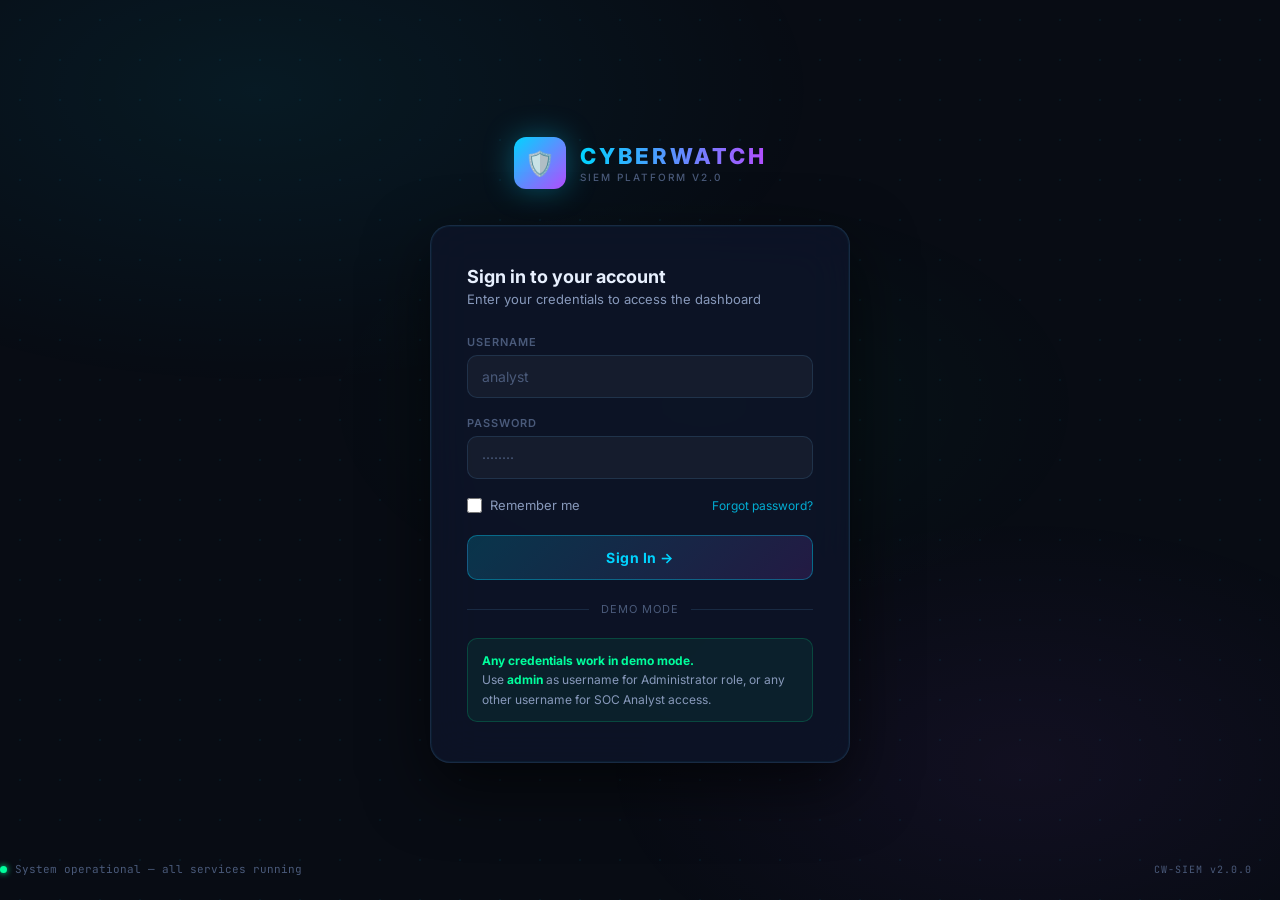
==== login.html @ ece0bf81 "Initial commit - CyberWatch SIEM Dashboard" ====
<!DOCTYPE html>
<html lang="en">
<head>
  <meta charset="UTF-8" />
  <meta name="viewport" content="width=device-width, initial-scale=1.0" />
  <title>CyberWatch SIEM — Login</title>
  <link rel="preconnect" href="https://fonts.googleapis.com" />
  <link rel="stylesheet" href="https://fonts.googleapis.com/css2?family=Inter:wght@300;400;500;600;700;800&family=JetBrains+Mono:wght@400;500&display=swap" />
  <style>
    *, *::before, *::after { box-sizing: border-box; margin: 0; padding: 0; }

    :root {
      --bg:        #080c14;
      --card:      rgba(13, 20, 40, 0.85);
      --border:    rgba(99, 179, 237, 0.15);
      --blue:      #00d4ff;
      --green:     #00ff9d;
      --red:       #ff3366;
      --purple:    #b44dff;
      --t1:        #e8f0fe;
      --t2:        #8899bb;
      --tm:        #4a5a7a;
      --mono:      'JetBrains Mono', monospace;
    }

    html, body {
      height: 100%;
      font-family: 'Inter', sans-serif;
      background: var(--bg);
      color: var(--t1);
      overflow: hidden;
    }

    /* Animated background */
    body::before {
      content: '';
      position: fixed; inset: 0;
      background:
        radial-gradient(ellipse 80% 60% at 20% 10%, rgba(0,212,255,0.07) 0%, transparent 55%),
        radial-gradient(ellipse 60% 50% at 80% 85%, rgba(180,77,255,0.06) 0%, transparent 55%),
        radial-gradient(ellipse 50% 40% at 55% 45%, rgba(0,255,157,0.04) 0%, transparent 60%);
      pointer-events: none;
    }

    /* Grid dots */
    body::after {
      content: '';
      position: fixed; inset: 0;
      background-image:
        radial-gradient(circle, rgba(0,212,255,0.06) 1px, transparent 1px);
      background-size: 40px 40px;
      pointer-events: none;
    }

    .page {
      position: relative; z-index: 1;
      height: 100vh;
      display: flex;
      flex-direction: column;
      align-items: center;
      justify-content: center;
      gap: 0;
    }

    /* Brand */
    .brand {
      display: flex;
      align-items: center;
      gap: 14px;
      margin-bottom: 36px;
    }

    .brand-icon {
      width: 52px; height: 52px;
      background: linear-gradient(135deg, var(--blue), var(--purple));
      border-radius: 12px;
      display: flex; align-items: center; justify-content: center;
      font-size: 24px;
      box-shadow: 0 0 30px rgba(0,212,255,0.35);
    }

    .brand-text { display: flex; flex-direction: column; }

    .brand-name {
      font-size: 22px; font-weight: 800; letter-spacing: 3px;
      background: linear-gradient(90deg, var(--blue), var(--purple));
      -webkit-background-clip: text; -webkit-text-fill-color: transparent;
    }

    .brand-sub {
      font-size: 10px; color: var(--tm); letter-spacing: 2px;
      font-weight: 500; text-transform: uppercase; margin-top: 2px;
    }

    /* Card */
    .card {
      width: 100%;
      max-width: 420px;
      background: var(--card);
      border: 1px solid var(--border);
      border-radius: 20px;
      padding: 40px 36px;
      backdrop-filter: blur(24px);
      box-shadow: 0 24px 64px rgba(0,0,0,0.6), 0 0 0 1px rgba(0,212,255,0.05) inset;
    }

    .card-title {
      font-size: 18px; font-weight: 700;
      color: var(--t1);
      margin-bottom: 4px;
    }

    .card-sub {
      font-size: 13px; color: var(--t2);
      margin-bottom: 28px;
    }

    /* Form */
    .field { margin-bottom: 18px; }

    .field label {
      display: block;
      font-size: 11px; font-weight: 600;
      color: var(--tm); letter-spacing: 1px;
      text-transform: uppercase;
      margin-bottom: 6px;
    }

    .field input {
      width: 100%;
      background: rgba(255,255,255,0.04);
      border: 1px solid var(--border);
      border-radius: 10px;
      padding: 12px 14px;
      color: var(--t1);
      font-size: 14px;
      font-family: 'Inter', sans-serif;
      outline: none;
      transition: border-color 0.2s, box-shadow 0.2s;
    }

    .field input:focus {
      border-color: rgba(0,212,255,0.5);
      box-shadow: 0 0 0 3px rgba(0,212,255,0.08);
    }

    .field input::placeholder { color: var(--tm); }

    /* Remember row */
    .row-between {
      display: flex; align-items: center; justify-content: space-between;
      margin-bottom: 22px;
    }

    .remember {
      display: flex; align-items: center; gap: 8px;
      font-size: 13px; color: var(--t2);
      cursor: pointer;
      user-select: none;
    }

    .remember input[type=checkbox] {
      width: 15px; height: 15px;
      accent-color: var(--blue);
      cursor: pointer;
    }

    .forgot {
      font-size: 12px; color: var(--blue);
      text-decoration: none;
      opacity: 0.8;
      transition: opacity 0.2s;
    }
    .forgot:hover { opacity: 1; }

    /* Submit button */
    .btn-login {
      width: 100%;
      padding: 13px;
      background: linear-gradient(135deg, rgba(0,212,255,0.18), rgba(180,77,255,0.14));
      border: 1px solid rgba(0,212,255,0.35);
      border-radius: 10px;
      color: var(--blue);
      font-size: 14px; font-weight: 700;
      letter-spacing: 0.5px;
      cursor: pointer;
      transition: all 0.25s;
      font-family: 'Inter', sans-serif;
      position: relative; overflow: hidden;
    }

    .btn-login:hover:not(:disabled) {
      background: linear-gradient(135deg, rgba(0,212,255,0.26), rgba(180,77,255,0.2));
      box-shadow: 0 0 24px rgba(0,212,255,0.2);
      transform: translateY(-1px);
    }

    .btn-login:active { transform: translateY(0); }

    .btn-login:disabled {
      opacity: 0.55;
      cursor: not-allowed;
    }

    /* Error message */
    .error-msg {
      display: none;
      background: rgba(255,51,102,0.1);
      border: 1px solid rgba(255,51,102,0.3);
      border-radius: 8px;
      padding: 10px 14px;
      color: var(--red);
      font-size: 13px;
      margin-top: 14px;
      text-align: center;
    }

    .error-msg.show { display: block; }

    /* Divider */
    .divider {
      display: flex; align-items: center; gap: 12px;
      margin: 22px 0;
      color: var(--tm); font-size: 11px; letter-spacing: 1px;
    }
    .divider::before, .divider::after {
      content: '';
      flex: 1;
      height: 1px;
      background: var(--border);
    }

    /* Demo hint */
    .demo-hint {
      background: rgba(0,255,157,0.06);
      border: 1px solid rgba(0,255,157,0.18);
      border-radius: 10px;
      padding: 12px 14px;
      font-size: 12px;
      color: var(--t2);
      line-height: 1.6;
    }

    .demo-hint strong { color: var(--green); }

    /* Status bar */
    .status-bar {
      position: fixed; bottom: 24px;
      display: flex; align-items: center; gap: 8px;
      font-size: 11px; color: var(--tm);
      font-family: var(--mono);
    }

    .status-dot {
      width: 7px; height: 7px; border-radius: 50%;
      background: var(--green);
      box-shadow: 0 0 6px var(--green);
      animation: blink 1.5s infinite;
    }

    @keyframes blink {
      0%, 100% { opacity: 1; }
      50%       { opacity: 0.3; }
    }

    /* Version tag */
    .version {
      position: fixed; bottom: 24px; right: 28px;
      font-size: 10px; color: var(--tm);
      font-family: var(--mono);
      letter-spacing: 1px;
    }
  </style>
</head>
<body>

<div class="page">

  <!-- Brand -->
  <div class="brand">
    <div class="brand-icon">&#x1F6E1;&#xFE0F;</div>
    <div class="brand-text">
      <span class="brand-name">CYBERWATCH</span>
      <span class="brand-sub">SIEM Platform v2.0</span>
    </div>
  </div>

  <!-- Login card -->
  <div class="card">
    <div class="card-title">Sign in to your account</div>
    <div class="card-sub">Enter your credentials to access the dashboard</div>

    <form id="login-form" onsubmit="handleLogin(event)" novalidate>

      <div class="field">
        <label for="username">Username</label>
        <input type="text" id="username" name="username"
               placeholder="analyst" autocomplete="username"
               spellcheck="false" required />
      </div>

      <div class="field">
        <label for="password">Password</label>
        <input type="password" id="password" name="password"
               placeholder="&#xB7;&#xB7;&#xB7;&#xB7;&#xB7;&#xB7;&#xB7;&#xB7;" autocomplete="current-password" required />
      </div>

      <div class="row-between">
        <label class="remember">
          <input type="checkbox" id="remember" />
          Remember me
        </label>
        <a href="#" class="forgot" onclick="return false;">Forgot password?</a>
      </div>

      <button type="submit" class="btn-login" id="login-btn">
        Sign In &rarr;
      </button>

      <div class="error-msg" id="error-msg">
        Invalid credentials. Please try again.
      </div>

    </form>

    <div class="divider">DEMO MODE</div>

    <div class="demo-hint">
      <strong>Any credentials work in demo mode.</strong><br>
      Use <strong>admin</strong> as username for Administrator role,
      or any other username for SOC Analyst access.
    </div>
  </div>

</div>

<!-- Status bar -->
<div class="status-bar">
  <div class="status-dot"></div>
  <span>System operational &mdash; all services running</span>
</div>

<div class="version">CW-SIEM v2.0.0</div>

<script src="js/data.js"></script>
<script>
  /* Redirect if already logged in */
  if (Auth.isLoggedIn()) {
    window.location.href = 'index.html';
  }

  function handleLogin(e) {
    e.preventDefault();

    const username = document.getElementById('username').value.trim();
    const password = document.getElementById('password').value;
    const btn      = document.getElementById('login-btn');
    const errEl    = document.getElementById('error-msg');

    if (!username || !password) {
      errEl.textContent = 'Please enter both username and password.';
      errEl.classList.add('show');
      return;
    }

    btn.disabled = true;
    btn.textContent = 'Signing in...';
    errEl.classList.remove('show');

    /* Simulate a brief network delay for realism */
    setTimeout(function () {
      const ok = Auth.login(username, password);
      if (ok) {
        btn.textContent = 'Success! Redirecting...';
        setTimeout(function () {
          window.location.href = 'index.html';
        }, 400);
      } else {
        errEl.textContent = 'Invalid credentials. Please try again.';
        errEl.classList.add('show');
        btn.disabled = false;
        btn.textContent = 'Sign In \u2192';
      }
    }, 600);
  }

  /* Allow Enter key on username field to advance to password */
  document.getElementById('username').addEventListener('keydown', function (e) {
    if (e.key === 'Enter') {
      e.preventDefault();
      document.getElementById('password').focus();
    }
  });
</script>
</body>
</html>
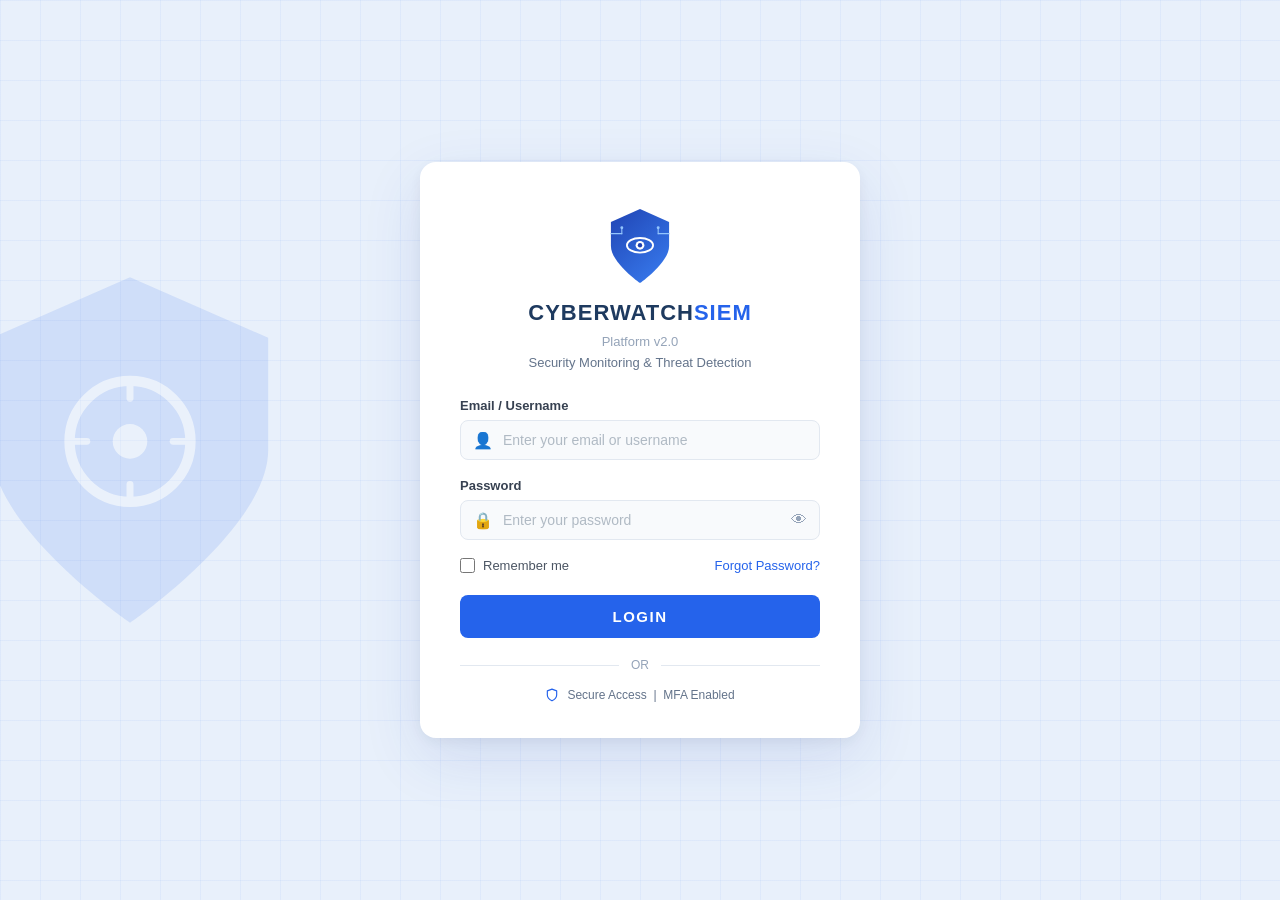
==== commit a2692df3: "Refine login page styling and demo credentials hint" ====
--- a/login.html
+++ b/login.html
@@ -3,116 +3,102 @@
 <head>
   <meta charset="UTF-8" />
   <meta name="viewport" content="width=device-width, initial-scale=1.0" />
-  <title>CyberWatch SIEM — Login</title>
-  <link rel="preconnect" href="https://fonts.googleapis.com" />
-  <link rel="stylesheet" href="https://fonts.googleapis.com/css2?family=Inter:wght@300;400;500;600;700;800&family=JetBrains+Mono:wght@400;500&display=swap" />
+  <title>CyberWatch SIEM � Login</title>
   <style>
     *, *::before, *::after { box-sizing: border-box; margin: 0; padding: 0; }
 
-    :root {
-      --bg:        #080c14;
-      --card:      rgba(13, 20, 40, 0.85);
-      --border:    rgba(99, 179, 237, 0.15);
-      --blue:      #00d4ff;
-      --green:     #00ff9d;
-      --red:       #ff3366;
-      --purple:    #b44dff;
-      --t1:        #e8f0fe;
-      --t2:        #8899bb;
-      --tm:        #4a5a7a;
-      --mono:      'JetBrains Mono', monospace;
-    }
-
-    html, body {
-      height: 100%;
-      font-family: 'Inter', sans-serif;
-      background: var(--bg);
-      color: var(--t1);
+    body {
+      font-family: "Segoe UI", Inter, sans-serif;
+      background: #e8f0fb;
+      min-height: 100vh;
+      display: flex;
+      align-items: center;
+      justify-content: center;
+      position: relative;
       overflow: hidden;
     }
 
-    /* Animated background */
+    /* Circuit background */
     body::before {
-      content: '';
-      position: fixed; inset: 0;
-      background:
-        radial-gradient(ellipse 80% 60% at 20% 10%, rgba(0,212,255,0.07) 0%, transparent 55%),
-        radial-gradient(ellipse 60% 50% at 80% 85%, rgba(180,77,255,0.06) 0%, transparent 55%),
-        radial-gradient(ellipse 50% 40% at 55% 45%, rgba(0,255,157,0.04) 0%, transparent 60%);
-      pointer-events: none;
-    }
-
-    /* Grid dots */
-    body::after {
-      content: '';
+      content: "";
       position: fixed; inset: 0;
       background-image:
-        radial-gradient(circle, rgba(0,212,255,0.06) 1px, transparent 1px);
+        linear-gradient(rgba(59,130,246,0.06) 1px, transparent 1px),
+        linear-gradient(90deg, rgba(59,130,246,0.06) 1px, transparent 1px);
       background-size: 40px 40px;
       pointer-events: none;
     }
 
-    .page {
-      position: relative; z-index: 1;
-      height: 100vh;
+    /* Big shield watermark left */
+    .bg-shield {
+      position: fixed;
+      left: -60px; top: 50%;
+      transform: translateY(-50%);
+      width: 380px; height: 380px;
+      opacity: 0.12;
+      pointer-events: none;
+    }
+
+    /* Circuit lines SVG right side */
+    .bg-circuit {
+      position: fixed;
+      right: 0; top: 0;
+      width: 340px; height: 100%;
+      opacity: 0.08;
+      pointer-events: none;
+    }
+
+    /* Card */
+    .card {
+      background: #ffffff;
+      border-radius: 16px;
+      padding: 44px 40px 36px;
+      width: 100%;
+      max-width: 440px;
+      box-shadow: 0 20px 60px rgba(30,64,175,0.12), 0 4px 16px rgba(0,0,0,0.06);
+      position: relative;
+      z-index: 1;
+    }
+
+    /* Logo */
+    .logo-wrap {
       display: flex;
       flex-direction: column;
       align-items: center;
-      justify-content: center;
-      gap: 0;
-    }
-
-    /* Brand */
-    .brand {
-      display: flex;
-      align-items: center;
-      gap: 14px;
-      margin-bottom: 36px;
-    }
-
-    .brand-icon {
-      width: 52px; height: 52px;
-      background: linear-gradient(135deg, var(--blue), var(--purple));
-      border-radius: 12px;
-      display: flex; align-items: center; justify-content: center;
-      font-size: 24px;
-      box-shadow: 0 0 30px rgba(0,212,255,0.35);
-    }
-
-    .brand-text { display: flex; flex-direction: column; }
+      margin-bottom: 28px;
+    }
+
+    .shield-logo {
+      width: 80px; height: 80px;
+      margin-bottom: 14px;
+    }
 
     .brand-name {
-      font-size: 22px; font-weight: 800; letter-spacing: 3px;
-      background: linear-gradient(90deg, var(--blue), var(--purple));
-      -webkit-background-clip: text; -webkit-text-fill-color: transparent;
+      font-size: 22px; font-weight: 800;
+      letter-spacing: 1px;
+      color: #1e3a5f;
+    }
+
+    .brand-name span {
+      color: #2563eb;
+    }
+
+    .divider-line {
+      display: flex; align-items: center; gap: 10px;
+      margin: 8px 0 4px;
+      color: #94a3b8; font-size: 13px;
+    }
+
+    .divider-line::before,
+    .divider-line::after {
+      content: "";
+      flex: 1; height: 1px;
+      background: #e2e8f0;
     }
 
     .brand-sub {
-      font-size: 10px; color: var(--tm); letter-spacing: 2px;
-      font-weight: 500; text-transform: uppercase; margin-top: 2px;
-    }
-
-    /* Card */
-    .card {
-      width: 100%;
-      max-width: 420px;
-      background: var(--card);
-      border: 1px solid var(--border);
-      border-radius: 20px;
-      padding: 40px 36px;
-      backdrop-filter: blur(24px);
-      box-shadow: 0 24px 64px rgba(0,0,0,0.6), 0 0 0 1px rgba(0,212,255,0.05) inset;
-    }
-
-    .card-title {
-      font-size: 18px; font-weight: 700;
-      color: var(--t1);
-      margin-bottom: 4px;
-    }
-
-    .card-sub {
-      font-size: 13px; color: var(--t2);
-      margin-bottom: 28px;
+      font-size: 13px; color: #64748b;
+      margin-top: 2px;
     }
 
     /* Form */
@@ -120,189 +106,199 @@
 
     .field label {
       display: block;
-      font-size: 11px; font-weight: 600;
-      color: var(--tm); letter-spacing: 1px;
-      text-transform: uppercase;
-      margin-bottom: 6px;
-    }
-
-    .field input {
+      font-size: 13px; font-weight: 600;
+      color: #374151;
+      margin-bottom: 7px;
+    }
+
+    .input-wrap {
+      position: relative;
+      display: flex; align-items: center;
+    }
+
+    .input-icon {
+      position: absolute; left: 13px;
+      color: #94a3b8; font-size: 16px;
+      pointer-events: none;
+    }
+
+    .input-wrap input {
       width: 100%;
-      background: rgba(255,255,255,0.04);
-      border: 1px solid var(--border);
-      border-radius: 10px;
-      padding: 12px 14px;
-      color: var(--t1);
+      padding: 11px 42px;
+      border: 1.5px solid #e2e8f0;
+      border-radius: 8px;
       font-size: 14px;
-      font-family: 'Inter', sans-serif;
+      color: #1e293b;
+      background: #f8fafc;
       outline: none;
       transition: border-color 0.2s, box-shadow 0.2s;
     }
 
-    .field input:focus {
-      border-color: rgba(0,212,255,0.5);
-      box-shadow: 0 0 0 3px rgba(0,212,255,0.08);
-    }
-
-    .field input::placeholder { color: var(--tm); }
-
-    /* Remember row */
+    .input-wrap input:focus {
+      border-color: #2563eb;
+      box-shadow: 0 0 0 3px rgba(37,99,235,0.1);
+      background: #fff;
+    }
+
+    .input-wrap input::placeholder { color: #b0bac4; }
+
+    .toggle-pw {
+      position: absolute; right: 13px;
+      background: none; border: none;
+      cursor: pointer; color: #94a3b8;
+      font-size: 16px; padding: 0;
+      transition: color 0.2s;
+    }
+    .toggle-pw:hover { color: #2563eb; }
+
+    /* Remember / Forgot */
     .row-between {
-      display: flex; align-items: center; justify-content: space-between;
+      display: flex; align-items: center;
+      justify-content: space-between;
       margin-bottom: 22px;
     }
 
     .remember {
       display: flex; align-items: center; gap: 8px;
-      font-size: 13px; color: var(--t2);
-      cursor: pointer;
-      user-select: none;
+      font-size: 13px; color: #4b5563;
+      cursor: pointer; user-select: none;
     }
 
     .remember input[type=checkbox] {
       width: 15px; height: 15px;
-      accent-color: var(--blue);
-      cursor: pointer;
+      accent-color: #2563eb; cursor: pointer;
+      border-radius: 3px;
     }
 
     .forgot {
-      font-size: 12px; color: var(--blue);
-      text-decoration: none;
-      opacity: 0.8;
+      font-size: 13px; color: #2563eb;
+      text-decoration: none; font-weight: 500;
       transition: opacity 0.2s;
     }
-    .forgot:hover { opacity: 1; }
-
-    /* Submit button */
+    .forgot:hover { opacity: 0.75; }
+
+    /* Login button */
     .btn-login {
       width: 100%;
       padding: 13px;
-      background: linear-gradient(135deg, rgba(0,212,255,0.18), rgba(180,77,255,0.14));
-      border: 1px solid rgba(0,212,255,0.35);
-      border-radius: 10px;
-      color: var(--blue);
-      font-size: 14px; font-weight: 700;
-      letter-spacing: 0.5px;
+      background: #2563eb;
+      border: none;
+      border-radius: 8px;
+      color: #fff;
+      font-size: 15px; font-weight: 700;
+      letter-spacing: 1.5px;
       cursor: pointer;
-      transition: all 0.25s;
-      font-family: 'Inter', sans-serif;
-      position: relative; overflow: hidden;
+      transition: background 0.2s, box-shadow 0.2s, transform 0.1s;
+      font-family: inherit;
     }
 
     .btn-login:hover:not(:disabled) {
-      background: linear-gradient(135deg, rgba(0,212,255,0.26), rgba(180,77,255,0.2));
-      box-shadow: 0 0 24px rgba(0,212,255,0.2);
+      background: #1d4ed8;
+      box-shadow: 0 4px 20px rgba(37,99,235,0.35);
       transform: translateY(-1px);
     }
 
     .btn-login:active { transform: translateY(0); }
-
-    .btn-login:disabled {
-      opacity: 0.55;
-      cursor: not-allowed;
-    }
-
-    /* Error message */
+    .btn-login:disabled { opacity: 0.6; cursor: not-allowed; }
+
+    /* OR divider */
+    .or-divider {
+      display: flex; align-items: center; gap: 12px;
+      margin: 20px 0 16px;
+      font-size: 12px; color: #94a3b8;
+    }
+    .or-divider::before, .or-divider::after {
+      content: ""; flex: 1; height: 1px; background: #e2e8f0;
+    }
+
+    /* Secure access bar */
+    .secure-bar {
+      display: flex; align-items: center;
+      justify-content: center; gap: 8px;
+      font-size: 12px; color: #64748b;
+    }
+
+    .secure-bar svg { color: #2563eb; }
+
+    /* Error */
     .error-msg {
       display: none;
-      background: rgba(255,51,102,0.1);
-      border: 1px solid rgba(255,51,102,0.3);
+      background: #fef2f2;
+      border: 1px solid #fecaca;
       border-radius: 8px;
       padding: 10px 14px;
-      color: var(--red);
+      color: #dc2626;
       font-size: 13px;
       margin-top: 14px;
       text-align: center;
     }
-
     .error-msg.show { display: block; }
-
-    /* Divider */
-    .divider {
-      display: flex; align-items: center; gap: 12px;
-      margin: 22px 0;
-      color: var(--tm); font-size: 11px; letter-spacing: 1px;
-    }
-    .divider::before, .divider::after {
-      content: '';
-      flex: 1;
-      height: 1px;
-      background: var(--border);
-    }
-
-    /* Demo hint */
-    .demo-hint {
-      background: rgba(0,255,157,0.06);
-      border: 1px solid rgba(0,255,157,0.18);
-      border-radius: 10px;
-      padding: 12px 14px;
-      font-size: 12px;
-      color: var(--t2);
-      line-height: 1.6;
-    }
-
-    .demo-hint strong { color: var(--green); }
-
-    /* Status bar */
-    .status-bar {
-      position: fixed; bottom: 24px;
-      display: flex; align-items: center; gap: 8px;
-      font-size: 11px; color: var(--tm);
-      font-family: var(--mono);
-    }
-
-    .status-dot {
-      width: 7px; height: 7px; border-radius: 50%;
-      background: var(--green);
-      box-shadow: 0 0 6px var(--green);
-      animation: blink 1.5s infinite;
-    }
-
-    @keyframes blink {
-      0%, 100% { opacity: 1; }
-      50%       { opacity: 0.3; }
-    }
-
-    /* Version tag */
-    .version {
-      position: fixed; bottom: 24px; right: 28px;
-      font-size: 10px; color: var(--tm);
-      font-family: var(--mono);
-      letter-spacing: 1px;
-    }
   </style>
 </head>
 <body>
 
-<div class="page">
-
-  <!-- Brand -->
-  <div class="brand">
-    <div class="brand-icon">&#x1F6E1;&#xFE0F;</div>
-    <div class="brand-text">
-      <span class="brand-name">CYBERWATCH</span>
-      <span class="brand-sub">SIEM Platform v2.0</span>
+  <!-- Background shield -->
+  <svg class="bg-shield" viewBox="0 0 200 220" fill="none" xmlns="http://www.w3.org/2000/svg">
+    <path d="M100 10 L180 45 L180 110 C180 155 100 210 100 210 C100 210 20 155 20 110 L20 45 Z" fill="#2563eb"/>
+    <circle cx="100" cy="105" r="35" fill="none" stroke="white" stroke-width="6"/>
+    <circle cx="100" cy="105" r="10" fill="white"/>
+    <line x1="100" y1="70" x2="100" y2="80" stroke="white" stroke-width="4" stroke-linecap="round"/>
+    <line x1="100" y1="130" x2="100" y2="140" stroke="white" stroke-width="4" stroke-linecap="round"/>
+    <line x1="65" y1="105" x2="75" y2="105" stroke="white" stroke-width="4" stroke-linecap="round"/>
+    <line x1="125" y1="105" x2="135" y2="105" stroke="white" stroke-width="4" stroke-linecap="round"/>
+  </svg>
+
+  <div class="card">
+
+    <!-- Logo -->
+    <div class="logo-wrap">
+      <svg class="shield-logo" viewBox="0 0 100 110" fill="none" xmlns="http://www.w3.org/2000/svg">
+        <defs>
+          <linearGradient id="sg" x1="0" y1="0" x2="100" y2="110" gradientUnits="userSpaceOnUse">
+            <stop offset="0%" stop-color="#1e40af"/>
+            <stop offset="100%" stop-color="#3b82f6"/>
+          </linearGradient>
+        </defs>
+        <path d="M50 4 L90 22 L90 55 C90 78 50 106 50 106 C50 106 10 78 10 55 L10 22 Z" fill="url(#sg)"/>
+        <!-- Eye -->
+        <ellipse cx="50" cy="54" rx="18" ry="10" fill="none" stroke="white" stroke-width="2.5"/>
+        <circle cx="50" cy="54" r="6" fill="white"/>
+        <circle cx="50" cy="54" r="3" fill="#1e40af"/>
+        <!-- Circuit lines -->
+        <line x1="10" y1="38" x2="25" y2="38" stroke="#93c5fd" stroke-width="1.5" stroke-linecap="round"/>
+        <line x1="75" y1="38" x2="90" y2="38" stroke="#93c5fd" stroke-width="1.5" stroke-linecap="round"/>
+        <line x1="25" y1="38" x2="25" y2="30" stroke="#93c5fd" stroke-width="1.5" stroke-linecap="round"/>
+        <line x1="75" y1="38" x2="75" y2="30" stroke="#93c5fd" stroke-width="1.5" stroke-linecap="round"/>
+        <circle cx="25" cy="30" r="2" fill="#93c5fd"/>
+        <circle cx="75" cy="30" r="2" fill="#93c5fd"/>
+      </svg>
+
+      <div class="brand-name">CYBERWATCH<span>SIEM</span></div>
+      <div class="divider-line">Platform v2.0</div>
+      <div class="brand-sub">Security Monitoring &amp; Threat Detection</div>
     </div>
-  </div>
-
-  <!-- Login card -->
-  <div class="card">
-    <div class="card-title">Sign in to your account</div>
-    <div class="card-sub">Enter your credentials to access the dashboard</div>
 
     <form id="login-form" onsubmit="handleLogin(event)" novalidate>
 
       <div class="field">
-        <label for="username">Username</label>
-        <input type="text" id="username" name="username"
-               placeholder="analyst" autocomplete="username"
-               spellcheck="false" required />
+        <label for="username">Email / Username</label>
+        <div class="input-wrap">
+          <span class="input-icon">&#128100;</span>
+          <input type="text" id="username" name="username"
+                 placeholder="Enter your email or username"
+                 autocomplete="username" spellcheck="false" required />
+        </div>
       </div>
 
       <div class="field">
         <label for="password">Password</label>
-        <input type="password" id="password" name="password"
-               placeholder="&#xB7;&#xB7;&#xB7;&#xB7;&#xB7;&#xB7;&#xB7;&#xB7;" autocomplete="current-password" required />
+        <div class="input-wrap">
+          <span class="input-icon">&#128274;</span>
+          <input type="password" id="password" name="password"
+                 placeholder="Enter your password"
+                 autocomplete="current-password" required />
+          <button type="button" class="toggle-pw" onclick="togglePassword()" id="toggle-btn">&#128065;</button>
+        </div>
       </div>
 
       <div class="row-between">
@@ -310,86 +306,75 @@
           <input type="checkbox" id="remember" />
           Remember me
         </label>
-        <a href="#" class="forgot" onclick="return false;">Forgot password?</a>
+        <a href="#" class="forgot" onclick="return false;">Forgot Password?</a>
       </div>
 
-      <button type="submit" class="btn-login" id="login-btn">
-        Sign In &rarr;
-      </button>
-
-      <div class="error-msg" id="error-msg">
-        Invalid credentials. Please try again.
-      </div>
+      <button type="submit" class="btn-login" id="login-btn">LOGIN</button>
+
+      <div class="error-msg" id="error-msg">Invalid credentials. Please try again.</div>
 
     </form>
 
-    <div class="divider">DEMO MODE</div>
-
-    <div class="demo-hint">
-      <strong>Any credentials work in demo mode.</strong><br>
-      Use <strong>admin</strong> as username for Administrator role,
-      or any other username for SOC Analyst access.
+    <div class="or-divider">OR</div>
+
+    <div class="secure-bar">
+      <svg width="14" height="14" viewBox="0 0 24 24" fill="none" stroke="#2563eb" stroke-width="2" stroke-linecap="round" stroke-linejoin="round">
+        <path d="M12 22s8-4 8-10V5l-8-3-8 3v7c0 6 8 10 8 10z"/>
+      </svg>
+      Secure Access &nbsp;|&nbsp; MFA Enabled
     </div>
+
   </div>
-
-</div>
-
-<!-- Status bar -->
-<div class="status-bar">
-  <div class="status-dot"></div>
-  <span>System operational &mdash; all services running</span>
-</div>
-
-<div class="version">CW-SIEM v2.0.0</div>
 
 <script src="js/data.js"></script>
 <script>
-  /* Redirect if already logged in */
-  if (Auth.isLoggedIn()) {
-    window.location.href = 'index.html';
+  if (Auth.isLoggedIn()) window.location.href = "index.html";
+
+  function togglePassword() {
+    const input = document.getElementById("password");
+    const btn   = document.getElementById("toggle-btn");
+    if (input.type === "password") {
+      input.type = "text";
+      btn.innerHTML = "&#128064;";
+    } else {
+      input.type = "password";
+      btn.innerHTML = "&#128065;";
+    }
   }
 
   function handleLogin(e) {
     e.preventDefault();
-
-    const username = document.getElementById('username').value.trim();
-    const password = document.getElementById('password').value;
-    const btn      = document.getElementById('login-btn');
-    const errEl    = document.getElementById('error-msg');
+    const username = document.getElementById("username").value.trim();
+    const password = document.getElementById("password").value;
+    const btn      = document.getElementById("login-btn");
+    const errEl    = document.getElementById("error-msg");
 
     if (!username || !password) {
-      errEl.textContent = 'Please enter both username and password.';
-      errEl.classList.add('show');
+      errEl.textContent = "Please enter both username and password.";
+      errEl.classList.add("show");
       return;
     }
 
-    btn.disabled = true;
-    btn.textContent = 'Signing in...';
-    errEl.classList.remove('show');
-
-    /* Simulate a brief network delay for realism */
+    btn.disabled    = true;
+    btn.textContent = "Signing in...";
+    errEl.classList.remove("show");
+
     setTimeout(function () {
       const ok = Auth.login(username, password);
       if (ok) {
-        btn.textContent = 'Success! Redirecting...';
-        setTimeout(function () {
-          window.location.href = 'index.html';
-        }, 400);
+        btn.textContent = "Success!";
+        setTimeout(() => window.location.href = "index.html", 400);
       } else {
-        errEl.textContent = 'Invalid credentials. Please try again.';
-        errEl.classList.add('show');
-        btn.disabled = false;
-        btn.textContent = 'Sign In \u2192';
+        errEl.textContent = "Invalid credentials. Please try again.";
+        errEl.classList.add("show");
+        btn.disabled    = false;
+        btn.textContent = "LOGIN";
       }
     }, 600);
   }
 
-  /* Allow Enter key on username field to advance to password */
-  document.getElementById('username').addEventListener('keydown', function (e) {
-    if (e.key === 'Enter') {
-      e.preventDefault();
-      document.getElementById('password').focus();
-    }
+  document.getElementById("username").addEventListener("keydown", function(e) {
+    if (e.key === "Enter") { e.preventDefault(); document.getElementById("password").focus(); }
   });
 </script>
 </body>
